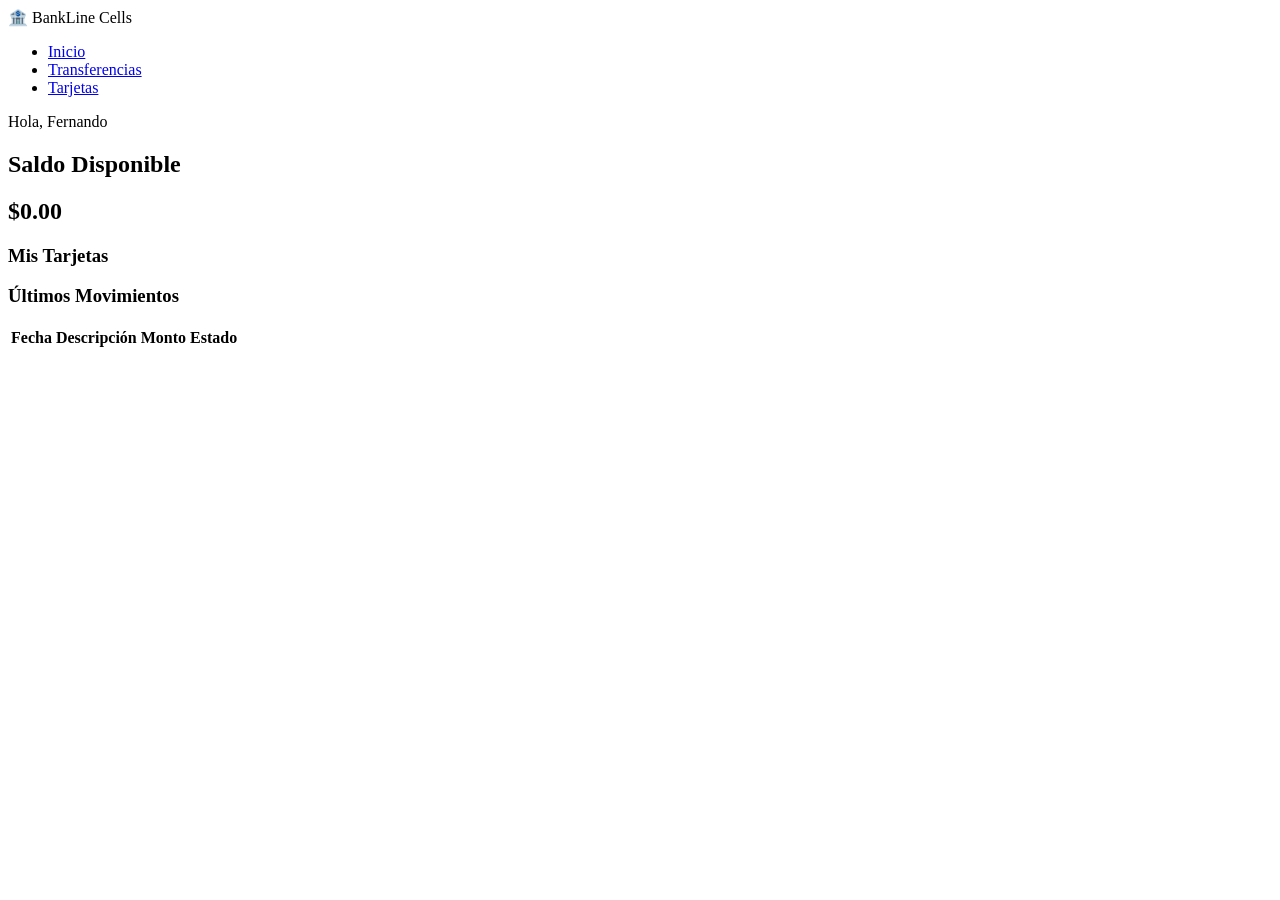
==== index.html @ 3cfcce88 "feat: initial project structured and HTML layout" ====
<!DOCTYPE html>
<html lang="es">
<head>
    <meta charset="UTF-8">
    <meta name="viewport" content="width=device-width, initial-scale=1.0">
    <title>Fintech Dashboard | Gestión Financiera</title>
    <link rel="stylesheet" href="css/styles.css">
</head>
<body>

    <!-- Menú de navegación superior -->
    <header class="navbar">
        <div class="logo">🏦 BankLine Cells</div>
        <nav>
            <ul>
                <li><a href="#">Inicio</a></li>
                <li><a href="#">Transferencias</a></li>
                <li><a href="#">Tarjetas</a></li>
            </ul>
        </nav>
        <div class="user-profile">Hola, Fernando</div>
    </header>

    <!-- Contenedor principal del Dashboard -->
    <main class="dashboard-container">
        
        <!-- Sección Izquierda: Saldo y Tarjetas -->
        <section class="account-summary">
            <div class="balance-card">
                <h2>Saldo Disponible</h2>
                <h1 id="current-balance">$0.00</h1>
            </div>

            <div class="credit-cards">
                <h3>Mis Tarjetas</h3>
                <!-- Aquí inyectaremos tarjetas dinámicamente con JS -->
                <div id="cards-container"></div>
            </div>
        </section>

        <!-- Sección Derecha: Historial de Movimientos -->
        <section class="transactions">
            <h3>Últimos Movimientos</h3>
            <table class="transactions-table">
                <thead>
                    <tr>
                        <th>Fecha</th>
                        <th>Descripción</th>
                        <th>Monto</th>
                        <th>Estado</th>
                    </tr>
                </thead>
                <tbody id="transactions-body">
                    <!-- Las filas se llenarán consumiendo la API -->
                </tbody>
            </table>
        </section>

    </main>

    <script type="module" src="js/app.js"></script>
</body>
</html>
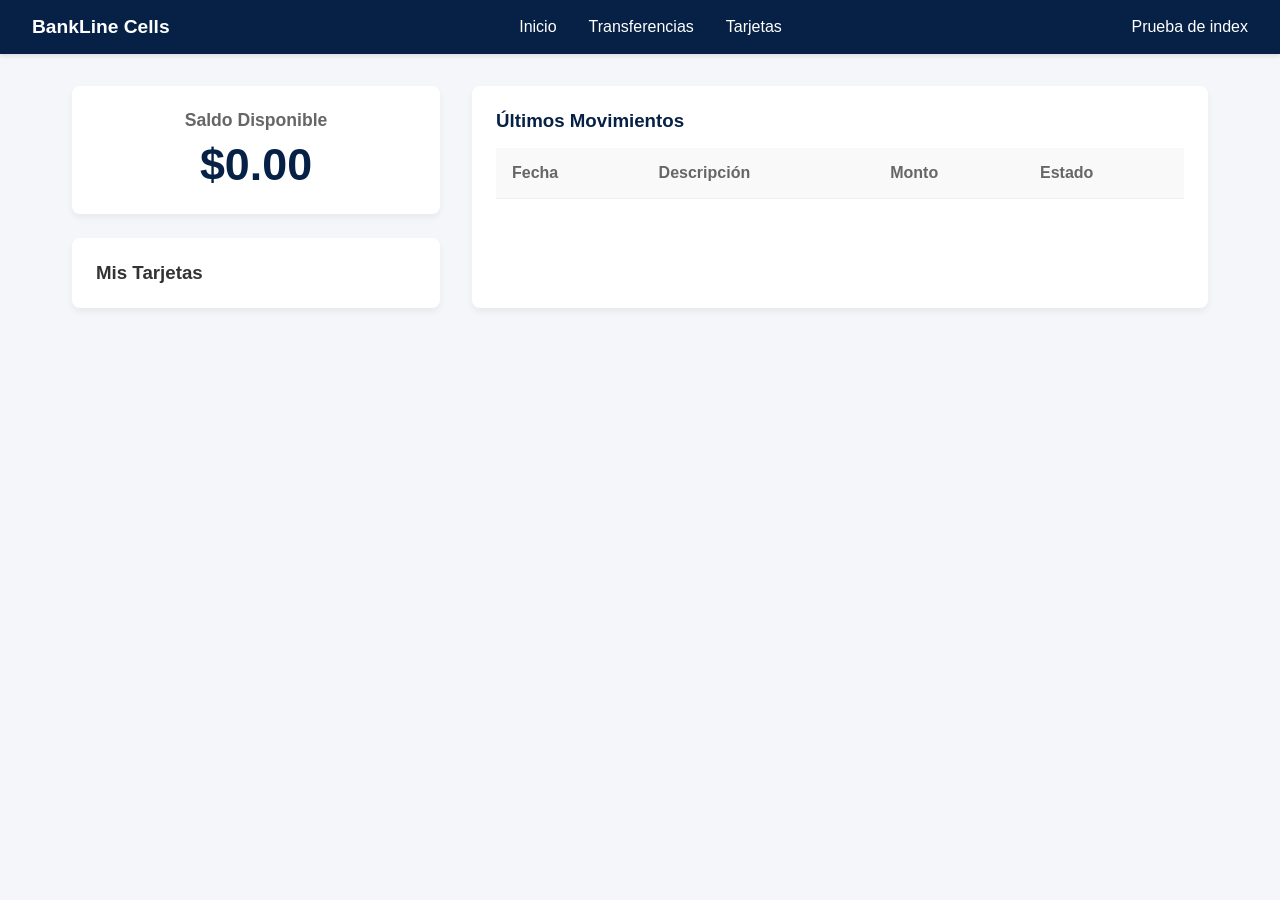
==== commit aba23bd9: "style:add style and responsive design" ====
--- a/index.html
+++ b/index.html
@@ -4,13 +4,13 @@
     <meta charset="UTF-8">
     <meta name="viewport" content="width=device-width, initial-scale=1.0">
     <title>Fintech Dashboard | Gestión Financiera</title>
-    <link rel="stylesheet" href="css/styles.css">
+    <link rel="stylesheet" href="css/style.css">
 </head>
 <body>
 
     <!-- Menú de navegación superior -->
     <header class="navbar">
-        <div class="logo">🏦 BankLine Cells</div>
+        <div class="logo">BankLine Cells</div>
         <nav>
             <ul>
                 <li><a href="#">Inicio</a></li>
@@ -18,7 +18,7 @@
                 <li><a href="#">Tarjetas</a></li>
             </ul>
         </nav>
-        <div class="user-profile">Hola, Fernando</div>
+        <div class="user-profile">Prueba de index</div>
     </header>
 
     <!-- Contenedor principal del Dashboard -->
@@ -33,7 +33,7 @@
 
             <div class="credit-cards">
                 <h3>Mis Tarjetas</h3>
-                <!-- Aquí inyectaremos tarjetas dinámicamente con JS -->
+                <!-- Aquí inyecto tarjetas dinámicamente con JS -->
                 <div id="cards-container"></div>
             </div>
         </section>
--- a/css/style.css
+++ b/css/style.css
@@ -0,0 +1,133 @@
+* {
+    margin: 0;
+    padding: 0;
+    box-sizing: border-box;
+    font-family: 'Segoe UI', Tahoma, Geneva, Verdana, sans-serif;
+}
+
+body {
+    background-color: #f4f6f9;
+    color: #333;
+}
+
+/* Barra de Navegación */
+.navbar {
+    display: flex;
+    justify-content: space-between;
+    align-items: center;
+    background-color: #072146; /* Azul tipo bancario */
+    color: white;
+    padding: 1rem 2rem;
+    box-shadow: 0 2px 4px rgba(0,0,0,0.1);
+}
+
+.navbar .logo {
+    font-size: 1.2rem;
+    font-weight: bold;
+}
+
+.navbar ul {
+    display: flex;
+    list-style: none;
+    gap: 2rem;
+}
+
+.navbar a {
+    color: white;
+    text-decoration: none;
+    font-weight: 500;
+    transition: color 0.3s;
+}
+
+.navbar a:hover {
+    color: #4db8ff;
+}
+
+/* Contenedor Principal con CSS Grid  esto aplica para pantalals que son de mayor tamao y conserve diseño*/
+.dashboard-container {
+    display: grid;
+    grid-template-columns: 1fr 2fr;
+    gap: 2rem;
+    padding: 2rem;
+    max-width: 1200px;
+    margin: 0 auto;
+}
+
+/* Tarjetas de Información */
+.balance-card, .credit-cards, .transactions {
+    background: white;
+    padding: 1.5rem;
+    border-radius: 8px;
+    box-shadow: 0 4px 6px rgba(0,0,0,0.05);
+}
+
+.balance-card {
+    margin-bottom: 1.5rem;
+    text-align: center;
+}
+
+.balance-card h2 {
+    font-size: 1.1rem;
+    color: #666;
+}
+
+#current-balance {
+    font-size: 2.8rem;
+    color: #072146;
+    margin-top: 0.5rem;
+}
+
+/* Tabla de Movimientos */
+.transactions h3 {
+    margin-bottom: 1rem;
+    color: #072146;
+}
+
+.transactions-table {
+    width: 100%;
+    border-collapse: collapse;
+}
+
+.transactions-table th, .transactions-table td {
+    text-align: left;
+    padding: 1rem;
+    border-bottom: 1px solid #eee;
+}
+
+.transactions-table th {
+    background-color: #f9f9f9;
+    color: #666;
+}
+
+/* =========================================
+   MEDIA QUERIES (Diseño Responsivo / Móvil)
+   ========================================= */
+@media (max-width: 768px) {
+    /* Cambiar el layout a una sola columna */
+    .dashboard-container {
+        grid-template-columns: 1fr;
+        padding: 1rem;
+    }
+
+    /* Apilar los elementos de la barra de navegación */
+    .navbar {
+        flex-direction: column;
+        gap: 1rem;
+        text-align: center;
+    }
+
+    .navbar ul {
+        flex-wrap: wrap;
+        justify-content: center;
+        gap: 1rem;
+    }
+
+    /* Permitir scroll horizontal en la tabla si la pantalla es muy pequeña */
+    .transactions {
+        overflow-x: auto;
+    }
+    
+    .transactions-table {
+        min-width: 500px; /* Asegura que la tabla no se deforme */
+    }
+}
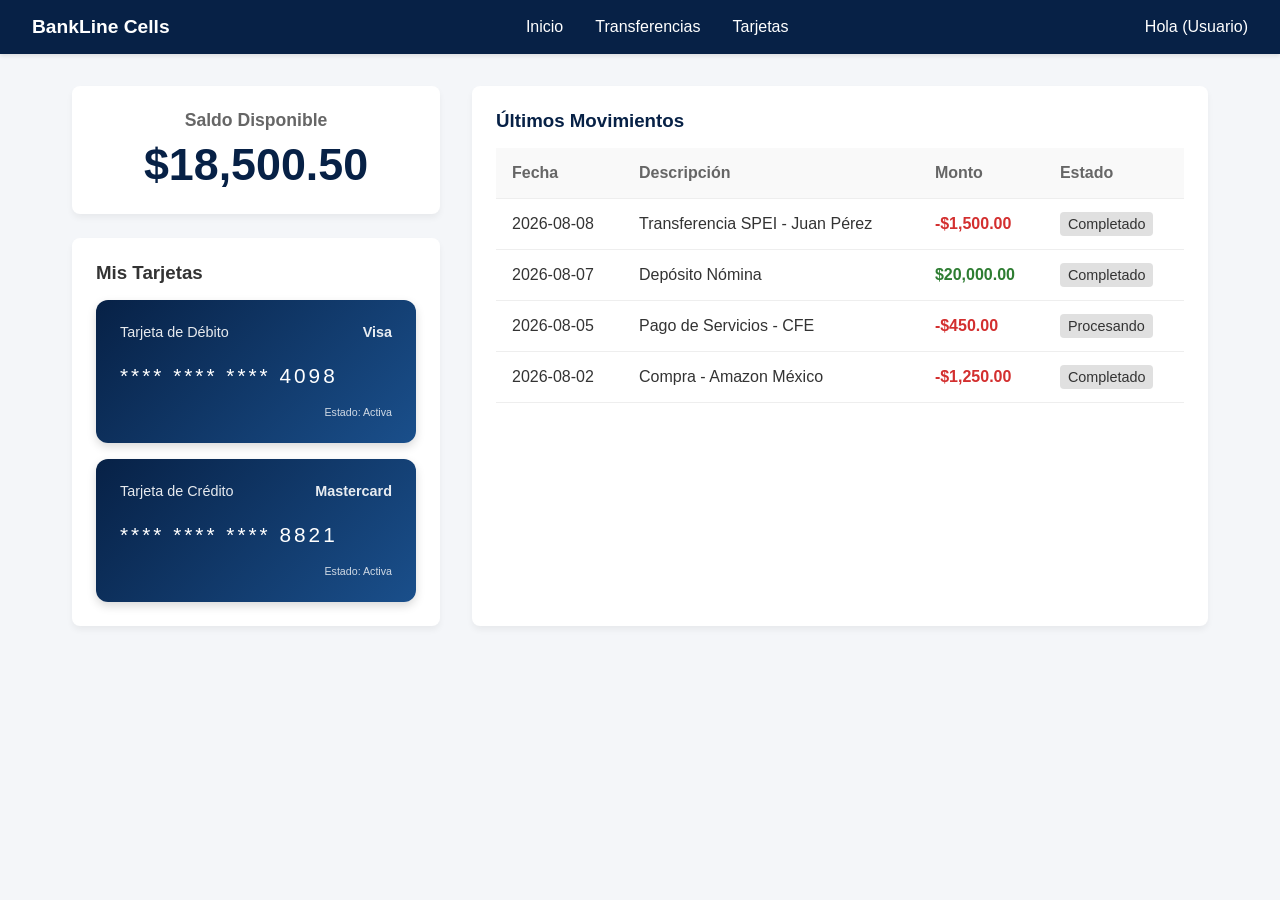
==== commit 89d61285: "feat: build dynamic credit cards component (ui y logic)and render transactions" ====
--- a/index.html
+++ b/index.html
@@ -18,7 +18,7 @@
                 <li><a href="#">Tarjetas</a></li>
             </ul>
         </nav>
-        <div class="user-profile">Prueba de index</div>
+        <div class="user-profile">Hola (Usuario)</div>
     </header>
 
     <!-- Contenedor principal del Dashboard -->
--- a/css/style.css
+++ b/css/style.css
@@ -100,6 +100,38 @@
 }
 
 /* =========================================
+   ESTILOS DE TARJETAS DINÁMICAS
+   ========================================= */
+.credit-card-item {
+    background: linear-gradient(135deg, #072146 0%, #1a4f8b 100%);
+    color: white;
+    padding: 1.5rem;
+    border-radius: 12px;
+    margin-top: 1rem;
+    box-shadow: 0 4px 10px rgba(0,0,0,0.15);
+}
+
+.card-header {
+    display: flex;
+    justify-content: space-between;
+    margin-bottom: 1.5rem;
+    font-size: 0.9rem;
+    opacity: 0.9;
+}
+
+.card-body {
+    font-size: 1.3rem;
+    letter-spacing: 3px;
+    margin-bottom: 1rem;
+}
+
+.card-footer {
+    text-align: right;
+    font-size: 0.8rem;
+    opacity: 0.8;
+}
+
+/* =========================================
    MEDIA QUERIES (Diseño Responsivo / Móvil)
    ========================================= */
 @media (max-width: 768px) {
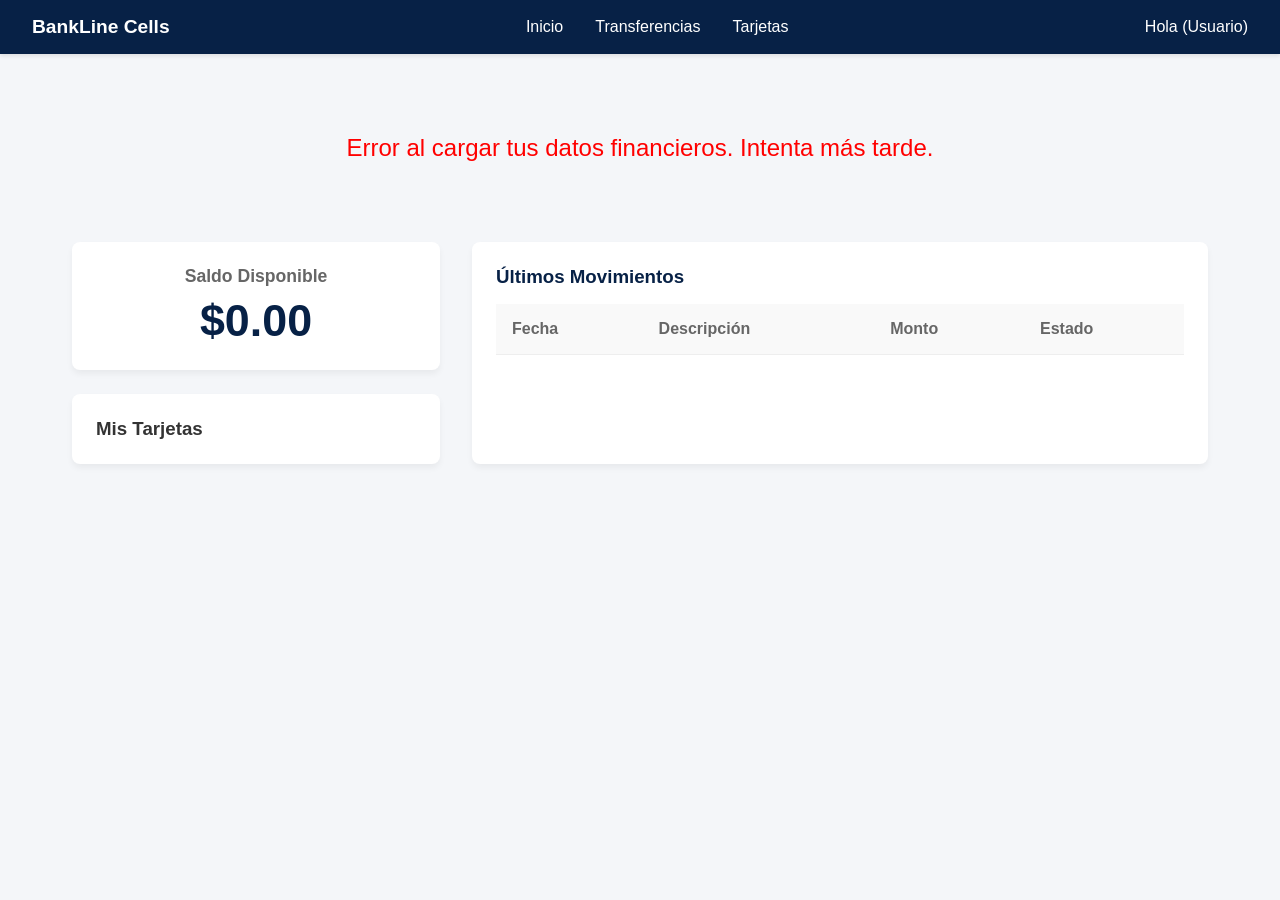
==== commit 9bc04e98: "feat: consume banking api using  fetch and async/await" ====
--- a/index.html
+++ b/index.html
@@ -23,7 +23,10 @@
 
     <!-- Contenedor principal del Dashboard -->
     <main class="dashboard-container">
-        
+        <!-- Agrego un indicador de carga mientras espero a mi API -->
+        <div id="loader" style="text-align: center; grid-column: 1 / -1; font-size: 1.5rem; color: #072146; padding: 3rem;">
+            <strong>Cargando tu información financiera...</strong>
+        </div>
         <!-- Sección Izquierda: Saldo y Tarjetas -->
         <section class="account-summary">
             <div class="balance-card">
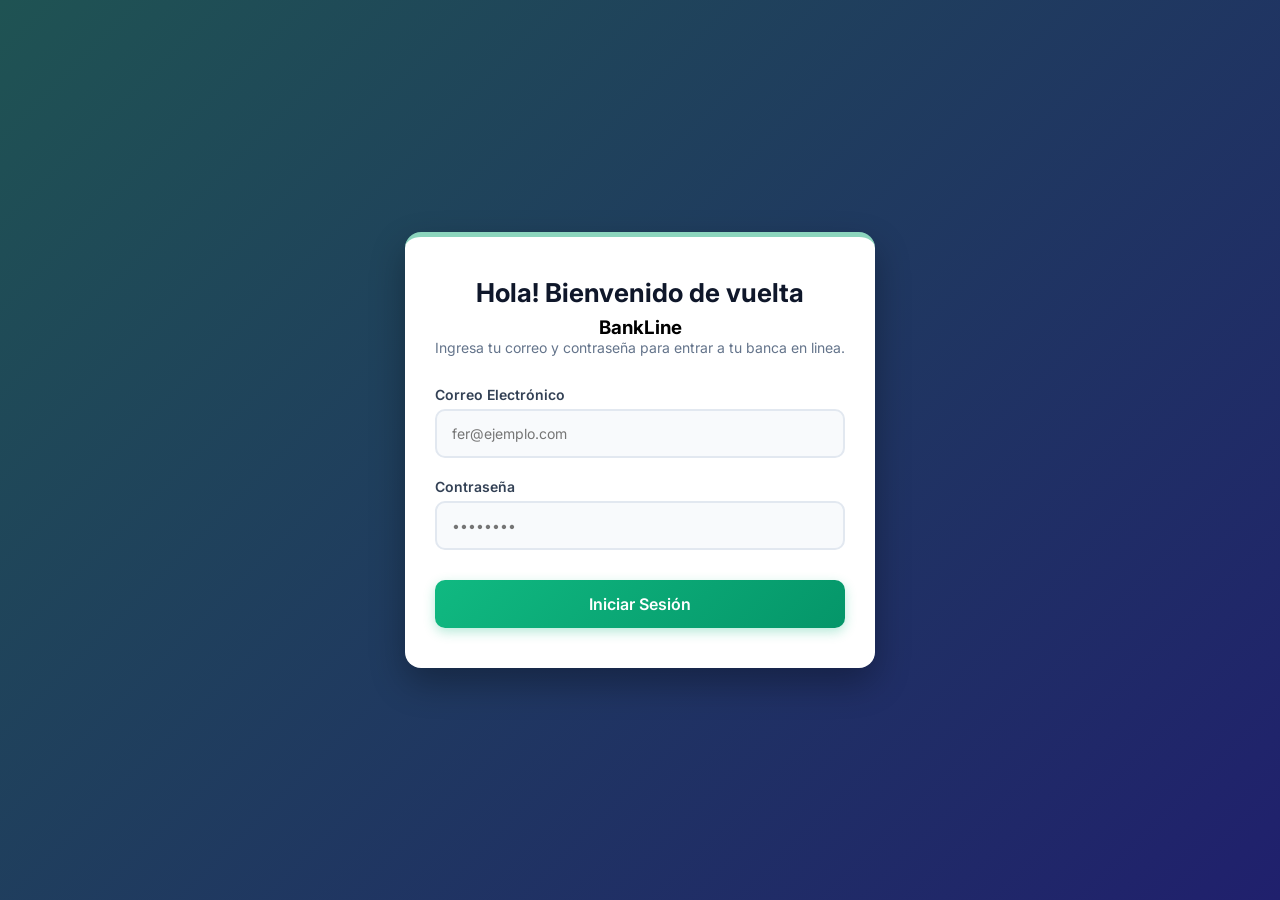
==== commit 5198e1ad: "feat: implementado boton de cerrar sesion y saludo dinamico en dashboard" ====
--- a/index.html
+++ b/index.html
@@ -18,7 +18,10 @@
                 <li><a href="#">Tarjetas</a></li>
             </ul>
         </nav>
-        <div class="user-profile">Hola (Usuario)</div>
+        <div class="user-actions">
+            <div class="user-profile" id="user-greeting">Cargando...</div>
+            <button id="logout-btn" class="logout-btn">Cerrar Sesión</button>
+        </div>
     </header>
 
     <!-- Contenedor principal del Dashboard -->
--- a/css/style.css
+++ b/css/style.css
@@ -15,7 +15,7 @@
     display: flex;
     justify-content: space-between;
     align-items: center;
-    background-color: #072146; /* Azul tipo bancario */
+    background: linear-gradient(135deg, #1f5353 0%, #20206d 100%);
     color: white;
     padding: 1rem 2rem;
     box-shadow: 0 2px 4px rgba(0,0,0,0.1);
@@ -51,6 +51,19 @@
     padding: 2rem;
     max-width: 1200px;
     margin: 0 auto;
+}
+.user-profile {
+    font-family: 'Times New Roman', Times, serif;
+
+}
+
+/* =========================================
+   CONTENEDOR DE PERFIL Y CERRAR SESIÓN
+========================================= */
+.user-actions {
+    display: flex;
+    align-items: center;
+    gap: 20px; /* Separación perfecta y controlada entre el nombre y el botón */
 }
 
 /* Tarjetas de Información */
@@ -103,7 +116,7 @@
    ESTILOS DE TARJETAS DINÁMICAS
    ========================================= */
 .credit-card-item {
-    background: linear-gradient(135deg, #072146 0%, #1a4f8b 100%);
+   background: linear-gradient(135deg, #1f5353 0%, #20206d 100%);
     color: white;
     padding: 1.5rem;
     border-radius: 12px;
@@ -162,4 +175,24 @@
     .transactions-table {
         min-width: 500px; /* Asegura que la tabla no se deforme */
     }
+}
+/* =========================================
+   MI BOTÓN DE CERRAR SESIÓN
+========================================= */
+.logout-btn {
+    background-color: transparent;
+    color: #f87171; /* Un rojo claro/salmón para que resalte en el fondo oscuro */
+    border: 1px solid #f87171;
+    padding: 6px 16px;
+    border-radius: 6px;
+    font-size: 14px;
+    font-weight: 600;
+    cursor: pointer;
+    margin-left: 5px; /* Lo separo un poco del texto" */
+    transition: all 0.3s ease;
+}
+
+.logout-btn:hover {
+    background-color: #f87171;
+    color: white;
 }
